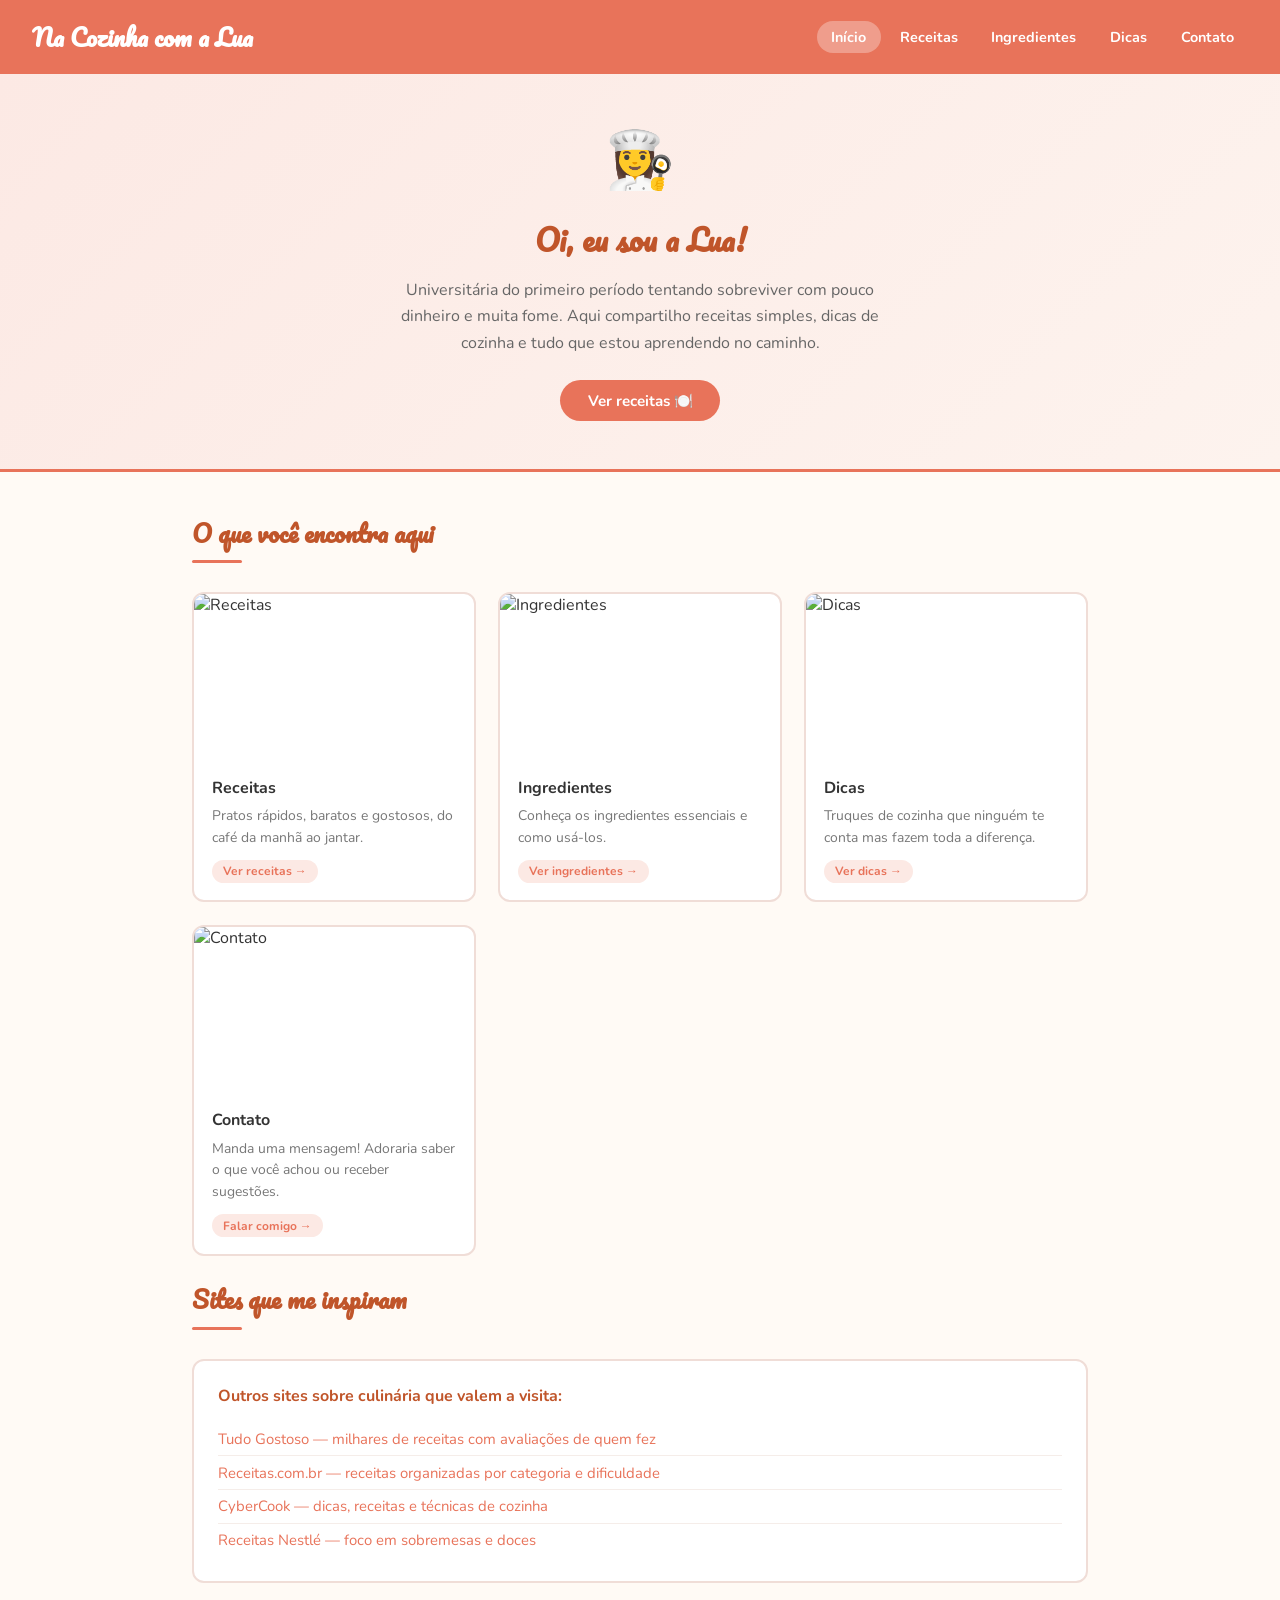
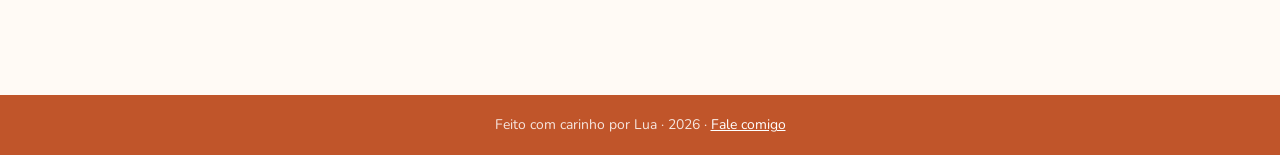
==== index.html @ 420c1ec4 "Add files via upload" ====
<!DOCTYPE html>
<html lang="pt-BR">
<head>
  <meta charset="UTF-8" />
  <meta name="viewport" content="width=device-width, initial-scale=1.0" />
  <title>Na Cozinha com a Lua</title>
  <link href="https://fonts.googleapis.com/css2?family=Nunito:wght@400;600;700&family=Pacifico&display=swap" rel="stylesheet" />
  <link rel="stylesheet" href="styles.css" />
</head>
<body>

<header>
  <h1><a href="index.html"> Na Cozinha com a Lua</a></h1>
  <nav>
    <a href="index.html" class="ativo">Início</a>
    <a href="receitas.html">Receitas</a>
    <a href="ingredientes.html">Ingredientes</a>
    <a href="dicas.html">Dicas</a>
    <a href="contato.html">Contato</a>
  </nav>
</header>

<div class="banner">
  <div class="emoji-grande">👩‍🍳</div>
  <h2>Oi, eu sou a Lua!</h2>
  <p>Universitária do primeiro período tentando sobreviver com pouco dinheiro e muita fome. Aqui compartilho receitas simples, dicas de cozinha e tudo que estou aprendendo no caminho.</p>
  <a href="receitas.html" class="btn">Ver receitas 🍽️</a>
</div>

<div class="container">

  <h2 class="titulo-secao">O que você encontra aqui</h2>
  <div class="linha-laranja"></div>

  <div class="grid-cards">

    <a href="receitas.html" class="card">
      <img src="https://images.unsplash.com/photo-1551183053-bf91798d792e?w=500&q=80" alt="Receitas" />
      <div class="card-corpo">
        <h3> Receitas</h3>
        <p>Pratos rápidos, baratos e gostosos, do café da manhã ao jantar.</p>
        <span class="tag">Ver receitas →</span>
      </div>
    </a>

    <a href="ingredientes.html" class="card">
      <img src="https://images.unsplash.com/photo-1506484381205-f7945653044d?w=500&q=80" alt="Ingredientes" />
      <div class="card-corpo">
        <h3> Ingredientes</h3>
        <p>Conheça os ingredientes essenciais e como usá-los.</p>
        <span class="tag">Ver ingredientes →</span>
      </div>
    </a>

    <a href="dicas.html" class="card">
      <img src="https://images.unsplash.com/photo-1556909114-f6e7ad7d3136?w=500&q=80" alt="Dicas" />
      <div class="card-corpo">
        <h3> Dicas</h3>
        <p>Truques de cozinha que ninguém te conta mas fazem toda a diferença.</p>
        <span class="tag">Ver dicas →</span>
      </div>
    </a>

    <a href="contato.html" class="card">
      <img src="https://images.unsplash.com/photo-1577563908411-5077b6dc7624?w=500&q=80" alt="Contato" />
      <div class="card-corpo">
        <h3> Contato</h3>
        <p>Manda uma mensagem! Adoraria saber o que você achou ou receber sugestões.</p>
        <span class="tag">Falar comigo →</span>
      </div>
    </a>

  </div>

  <br>
  <h2 class="titulo-secao">Sites que me inspiram</h2>
  <div class="linha-laranja"></div>

  <div class="links-externos">
    <h3> Outros sites sobre culinária que valem a visita:</h3>
    <a href="https://www.tudogostoso.com.br" target="_blank"> Tudo Gostoso — milhares de receitas com avaliações de quem fez</a>
    <a href="https://www.receitas.com.br" target="_blank"> Receitas.com.br — receitas organizadas por categoria e dificuldade</a>
    <a href="https://www.cybercook.com.br" target="_blank"> CyberCook — dicas, receitas e técnicas de cozinha</a>
    <a href="https://www.receitasnestle.com.br" target="_blank">Receitas Nestlé — foco em sobremesas e doces</a>
  </div>

</div>

<footer>
  <p>Feito com carinho por Lua  · 2026 · <a href="contato.html">Fale comigo</a></p>
</footer>

</body>
</html>
---- styles.css ----
/* =============================================
   TEMPERO & AFETO - Folha de Estilos Principal
   ============================================= */

* {
  margin: 0;
  padding: 0;
  box-sizing: border-box;
}

body {
  font-family: 'Nunito', sans-serif;
  background-color: #fffaf5;
  color: #333;
}

/* ── HEADER ── */
header {
  background-color: #e8735a;
  padding: 1rem 2rem;
  display: flex;
  align-items: center;
  justify-content: space-between;
  flex-wrap: wrap;
  gap: 0.8rem;
}

header h1 {
  font-family: 'Pacifico', cursive;
  color: #fff;
  font-size: 1.5rem;
}

header h1 a {
  color: #fff;
  text-decoration: none;
}

/* ── NAVEGAÇÃO ── */
nav {
  display: flex;
  flex-wrap: wrap;
  gap: 0.3rem;
}

nav a {
  color: #fff;
  text-decoration: none;
  padding: 0.4rem 0.9rem;
  border-radius: 20px;
  font-weight: 700;
  font-size: 0.9rem;
  transition: background 0.2s;
}

nav a:hover {
  background: rgba(255, 255, 255, 0.25);
}

nav a.ativo {
  background: rgba(255, 255, 255, 0.3);
}

/* ── BANNER / HERO ── */
.banner {
  background: linear-gradient(135deg, #fce9e4 0%, #fdf3ee 100%);
  text-align: center;
  padding: 3rem 1.5rem;
  border-bottom: 3px solid #e8735a;
}

.banner .emoji-grande {
  font-size: 3.5rem;
  margin-bottom: 0.8rem;
}

.banner h2 {
  font-family: 'Pacifico', cursive;
  font-size: 1.9rem;
  color: #c0552a;
  margin-bottom: 0.7rem;
}

.banner p {
  color: #666;
  font-size: 1rem;
  max-width: 520px;
  margin: 0 auto 1.5rem;
  line-height: 1.65;
}

/* ── BOTÕES ── */
.btn {
  display: inline-block;
  background: #e8735a;
  color: #fff;
  padding: 0.65rem 1.7rem;
  border-radius: 25px;
  text-decoration: none;
  font-weight: 700;
  font-size: 0.95rem;
  transition: background 0.2s, transform 0.15s;
  border: none;
  cursor: pointer;
  font-family: 'Nunito', sans-serif;
}

.btn:hover {
  background: #c0552a;
  transform: translateY(-2px);
}

.btn-secundario {
  display: inline-block;
  background: transparent;
  color: #e8735a;
  border: 2px solid #e8735a;
  padding: 0.55rem 1.4rem;
  border-radius: 25px;
  text-decoration: none;
  font-weight: 700;
  font-size: 0.88rem;
  transition: all 0.2s;
}

.btn-secundario:hover {
  background: #e8735a;
  color: #fff;
}

/* ── CONTAINER GERAL ── */
.container {
  max-width: 960px;
  margin: 0 auto;
  padding: 2.5rem 2rem;
}

/* ── TÍTULOS DE SEÇÃO ── */
.titulo-secao {
  font-family: 'Pacifico', cursive;
  color: #c0552a;
  font-size: 1.5rem;
  margin-bottom: 0.4rem;
}

.linha-laranja {
  width: 50px;
  height: 3px;
  background: #e8735a;
  border-radius: 2px;
  margin-bottom: 1.8rem;
}

/* ── CARDS ── */
.grid-cards {
  display: grid;
  grid-template-columns: repeat(auto-fill, minmax(250px, 1fr));
  gap: 1.4rem;
}

.card {
  background: #fff;
  border-radius: 12px;
  border: 2px solid #f0ddd7;
  overflow: hidden;
  transition: transform 0.2s, box-shadow 0.2s;
  text-decoration: none;
  color: inherit;
  display: block;
}

.card:hover {
  transform: translateY(-5px);
  box-shadow: 0 8px 24px rgba(232, 115, 90, 0.15);
}

.card img {
  width: 100%;
  height: 165px;
  object-fit: cover;
  display: block;
}

.card-corpo {
  padding: 1.1rem;
}

.card-corpo h3 {
  font-size: 1rem;
  color: #333;
  margin-bottom: 0.4rem;
}

.card-corpo p {
  font-size: 0.87rem;
  color: #777;
  line-height: 1.55;
  margin-bottom: 0.7rem;
}

/* ── TAGS ── */
.tag {
  display: inline-block;
  background: #fce9e4;
  color: #e8735a;
  font-size: 0.75rem;
  font-weight: 700;
  padding: 0.2rem 0.7rem;
  border-radius: 20px;
}

.tag-verde {
  background: #eaf5ea;
  color: #3a7d3a;
}

/* ── LISTAS ── */
ul.lista-estilizada {
  list-style: none;
  margin: 1rem 0;
}

ul.lista-estilizada li {
  padding: 0.5rem 0;
  border-bottom: 1px dashed #f0ddd7;
  padding-left: 1.4rem;
  position: relative;
  font-size: 0.95rem;
  color: #555;
}

ul.lista-estilizada li::before {
  content: "🍴";
  position: absolute;
  left: 0;
  font-size: 0.8rem;
}

ol.lista-numerada {
  margin: 1rem 0 1rem 1.5rem;
}

ol.lista-numerada li {
  padding: 0.4rem 0;
  font-size: 0.95rem;
  color: #555;
  line-height: 1.6;
}

/* ── LINKS EXTERNOS ── */
.links-externos {
  background: #fff;
  border: 2px solid #f0ddd7;
  border-radius: 12px;
  padding: 1.5rem;
  margin: 1.5rem 0;
}

.links-externos h3 {
  color: #c0552a;
  margin-bottom: 1rem;
  font-size: 1rem;
}

.links-externos a {
  display: block;
  color: #e8735a;
  text-decoration: none;
  padding: 0.4rem 0;
  font-size: 0.93rem;
  border-bottom: 1px solid #f5ede9;
  transition: color 0.2s;
}

.links-externos a:last-child {
  border-bottom: none;
}

.links-externos a:hover {
  color: #c0552a;
  text-decoration: underline;
}

/* ── TABELA ── */
table {
  width: 100%;
  border-collapse: collapse;
  margin: 1.2rem 0;
  font-size: 0.92rem;
}

table th {
  background: #e8735a;
  color: #fff;
  padding: 0.7rem 1rem;
  text-align: left;
  font-weight: 700;
}

table td {
  padding: 0.65rem 1rem;
  border-bottom: 1px solid #f0ddd7;
  color: #555;
}

table tr:nth-child(even) {
  background: #fffaf5;
}

table tr:hover {
  background: #fce9e4;
}

/* ── FORMULÁRIO ── */
.formulario {
  background: #fff;
  border: 2px solid #f0ddd7;
  border-radius: 14px;
  padding: 2rem;
  max-width: 560px;
}

.campo {
  margin-bottom: 1.1rem;
}

.campo label {
  display: block;
  font-weight: 700;
  font-size: 0.85rem;
  margin-bottom: 0.4rem;
  color: #444;
  text-transform: uppercase;
  letter-spacing: 0.5px;
}

.campo input,
.campo textarea,
.campo select {
  width: 100%;
  padding: 0.65rem 0.9rem;
  border: 1.5px solid #e0d0ca;
  border-radius: 8px;
  font-family: 'Nunito', sans-serif;
  font-size: 0.95rem;
  background: #fffaf5;
  outline: none;
  transition: border-color 0.2s;
  color: #333;
}

.campo input:focus,
.campo textarea:focus,
.campo select:focus {
  border-color: #e8735a;
}

.campo textarea {
  resize: vertical;
  min-height: 110px;
}

/* ── BOTÃO WHATSAPP (item CSS customizado) ── */
.btn-wpp {
  width: 100%;
  padding: 0.9rem;
  background: linear-gradient(135deg, #25D366, #1aab52);
  color: #fff;
  border: none;
  border-radius: 25px;
  font-family: 'Nunito', sans-serif;
  font-size: 1rem;
  font-weight: 700;
  cursor: pointer;
  display: flex;
  align-items: center;
  justify-content: center;
  gap: 0.5rem;
  transition: opacity 0.2s, transform 0.2s;
  box-shadow: 0 4px 14px rgba(37, 211, 102, 0.35);
  margin-top: 0.5rem;
}

.btn-wpp:hover {
  opacity: 0.9;
  transform: translateY(-2px);
}

.aviso-wpp {
  display: none;
  margin-top: 0.8rem;
  background: #eafaf1;
  border: 1px solid #25D366;
  border-radius: 8px;
  padding: 0.7rem 1rem;
  font-size: 0.9rem;
  color: #1a7a45;
  text-align: center;
}

/* ── CAIXA DE DESTAQUE ── */
.destaque {
  background: #fce9e4;
  border-left: 4px solid #e8735a;
  border-radius: 0 10px 10px 0;
  padding: 1rem 1.2rem;
  margin: 1.2rem 0;
  font-size: 0.95rem;
  color: #7a3520;
  line-height: 1.6;
}

/* ── BREADCRUMB ── */
.breadcrumb {
  font-size: 0.83rem;
  color: #aaa;
  margin-bottom: 1.5rem;
}

.breadcrumb a {
  color: #e8735a;
  text-decoration: none;
}

.breadcrumb a:hover {
  text-decoration: underline;
}

/* ── FOOTER ── */
footer {
  background: #c0552a;
  color: rgba(255, 255, 255, 0.85);
  text-align: center;
  padding: 1.3rem;
  font-size: 0.87rem;
  margin-top: 3rem;
}

footer a {
  color: #fff;
  text-decoration: underline;
}

/* ── RESPONSIVO ── */
@media (max-width: 600px) {
  header {
    flex-direction: column;
    text-align: center;
  }

  nav {
    justify-content: center;
  }

  .banner h2 {
    font-size: 1.5rem;
  }

  .container {
    padding: 2rem 1rem;
  }

  table {
    font-size: 0.82rem;
  }

  table th,
  table td {
    padding: 0.5rem 0.6rem;
  }
}
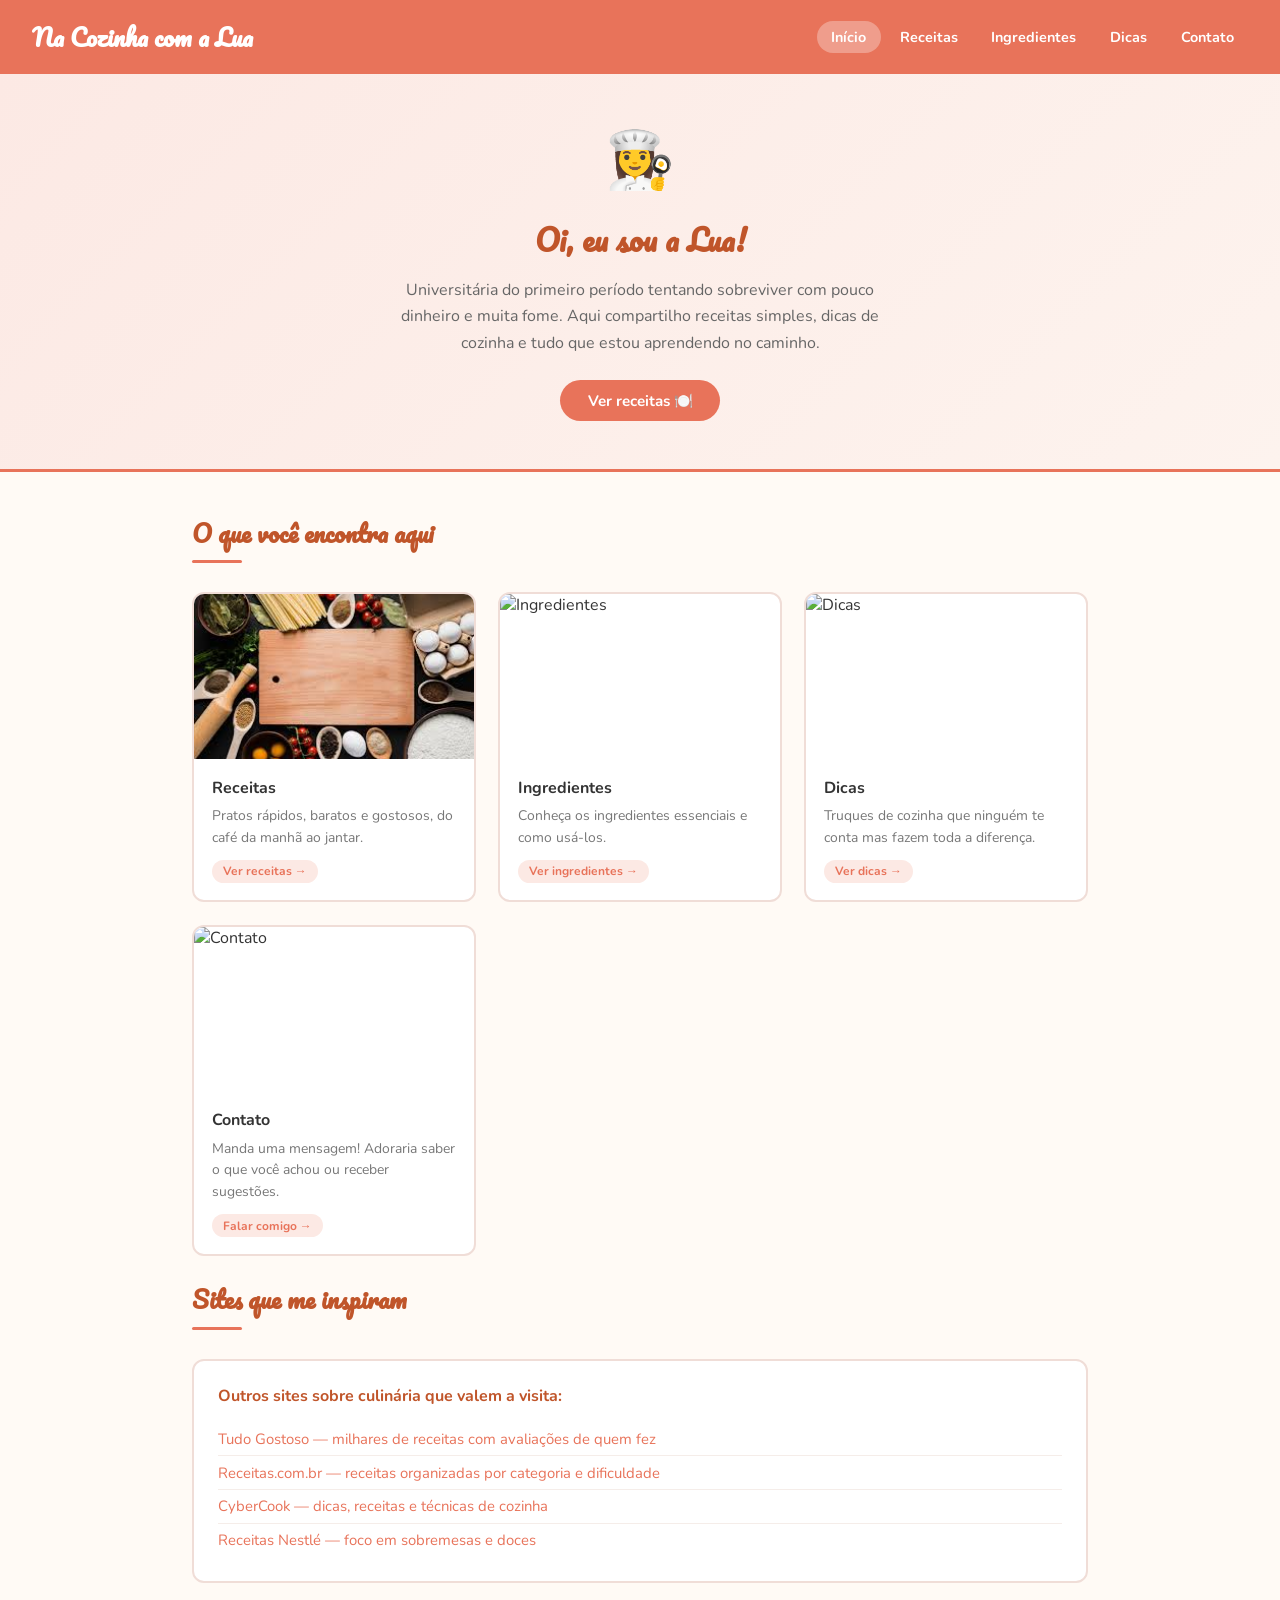
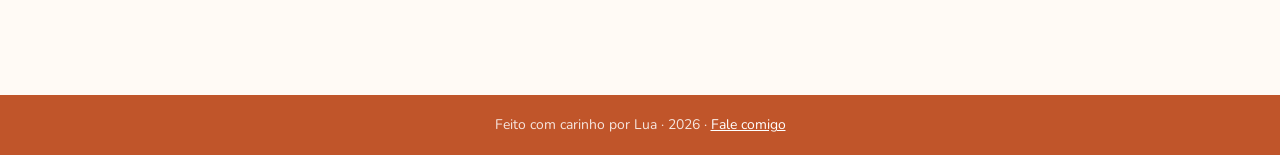
==== commit ccc5d8f8: "Replace image source with base64 encoded data" ====
--- a/index.html
+++ b/index.html
@@ -35,7 +35,7 @@
   <div class="grid-cards">
 
     <a href="receitas.html" class="card">
-      <img src="https://images.unsplash.com/photo-1551183053-bf91798d792e?w=500&q=80" alt="Receitas" />
+      <img src="[data-uri]" alt="Receitas" />
       <div class="card-corpo">
         <h3> Receitas</h3>
         <p>Pratos rápidos, baratos e gostosos, do café da manhã ao jantar.</p>
--- a/styles.css
+++ b/styles.css
@@ -1,6 +1,3 @@
-/* =============================================
-   TEMPERO & AFETO - Folha de Estilos Principal
-   ============================================= */
 
 * {
   margin: 0;
@@ -14,7 +11,6 @@
   color: #333;
 }
 
-/* ── HEADER ── */
 header {
   background-color: #e8735a;
   padding: 1rem 2rem;
@@ -36,7 +32,6 @@
   text-decoration: none;
 }
 
-/* ── NAVEGAÇÃO ── */
 nav {
   display: flex;
   flex-wrap: wrap;
@@ -61,7 +56,6 @@
   background: rgba(255, 255, 255, 0.3);
 }
 
-/* ── BANNER / HERO ── */
 .banner {
   background: linear-gradient(135deg, #fce9e4 0%, #fdf3ee 100%);
   text-align: center;
@@ -89,7 +83,6 @@
   line-height: 1.65;
 }
 
-/* ── BOTÕES ── */
 .btn {
   display: inline-block;
   background: #e8735a;
@@ -128,14 +121,12 @@
   color: #fff;
 }
 
-/* ── CONTAINER GERAL ── */
 .container {
   max-width: 960px;
   margin: 0 auto;
   padding: 2.5rem 2rem;
 }
 
-/* ── TÍTULOS DE SEÇÃO ── */
 .titulo-secao {
   font-family: 'Pacifico', cursive;
   color: #c0552a;
@@ -151,7 +142,6 @@
   margin-bottom: 1.8rem;
 }
 
-/* ── CARDS ── */
 .grid-cards {
   display: grid;
   grid-template-columns: repeat(auto-fill, minmax(250px, 1fr));
@@ -198,7 +188,6 @@
   margin-bottom: 0.7rem;
 }
 
-/* ── TAGS ── */
 .tag {
   display: inline-block;
   background: #fce9e4;
@@ -214,7 +203,6 @@
   color: #3a7d3a;
 }
 
-/* ── LISTAS ── */
 ul.lista-estilizada {
   list-style: none;
   margin: 1rem 0;
@@ -247,7 +235,6 @@
   line-height: 1.6;
 }
 
-/* ── LINKS EXTERNOS ── */
 .links-externos {
   background: #fff;
   border: 2px solid #f0ddd7;
@@ -281,7 +268,6 @@
   text-decoration: underline;
 }
 
-/* ── TABELA ── */
 table {
   width: 100%;
   border-collapse: collapse;
@@ -311,7 +297,6 @@
   background: #fce9e4;
 }
 
-/* ── FORMULÁRIO ── */
 .formulario {
   background: #fff;
   border: 2px solid #f0ddd7;
@@ -360,7 +345,6 @@
   min-height: 110px;
 }
 
-/* ── BOTÃO WHATSAPP (item CSS customizado) ── */
 .btn-wpp {
   width: 100%;
   padding: 0.9rem;
@@ -398,7 +382,6 @@
   text-align: center;
 }
 
-/* ── CAIXA DE DESTAQUE ── */
 .destaque {
   background: #fce9e4;
   border-left: 4px solid #e8735a;
@@ -410,7 +393,6 @@
   line-height: 1.6;
 }
 
-/* ── BREADCRUMB ── */
 .breadcrumb {
   font-size: 0.83rem;
   color: #aaa;
@@ -426,7 +408,6 @@
   text-decoration: underline;
 }
 
-/* ── FOOTER ── */
 footer {
   background: #c0552a;
   color: rgba(255, 255, 255, 0.85);
@@ -441,7 +422,6 @@
   text-decoration: underline;
 }
 
-/* ── RESPONSIVO ── */
 @media (max-width: 600px) {
   header {
     flex-direction: column;
